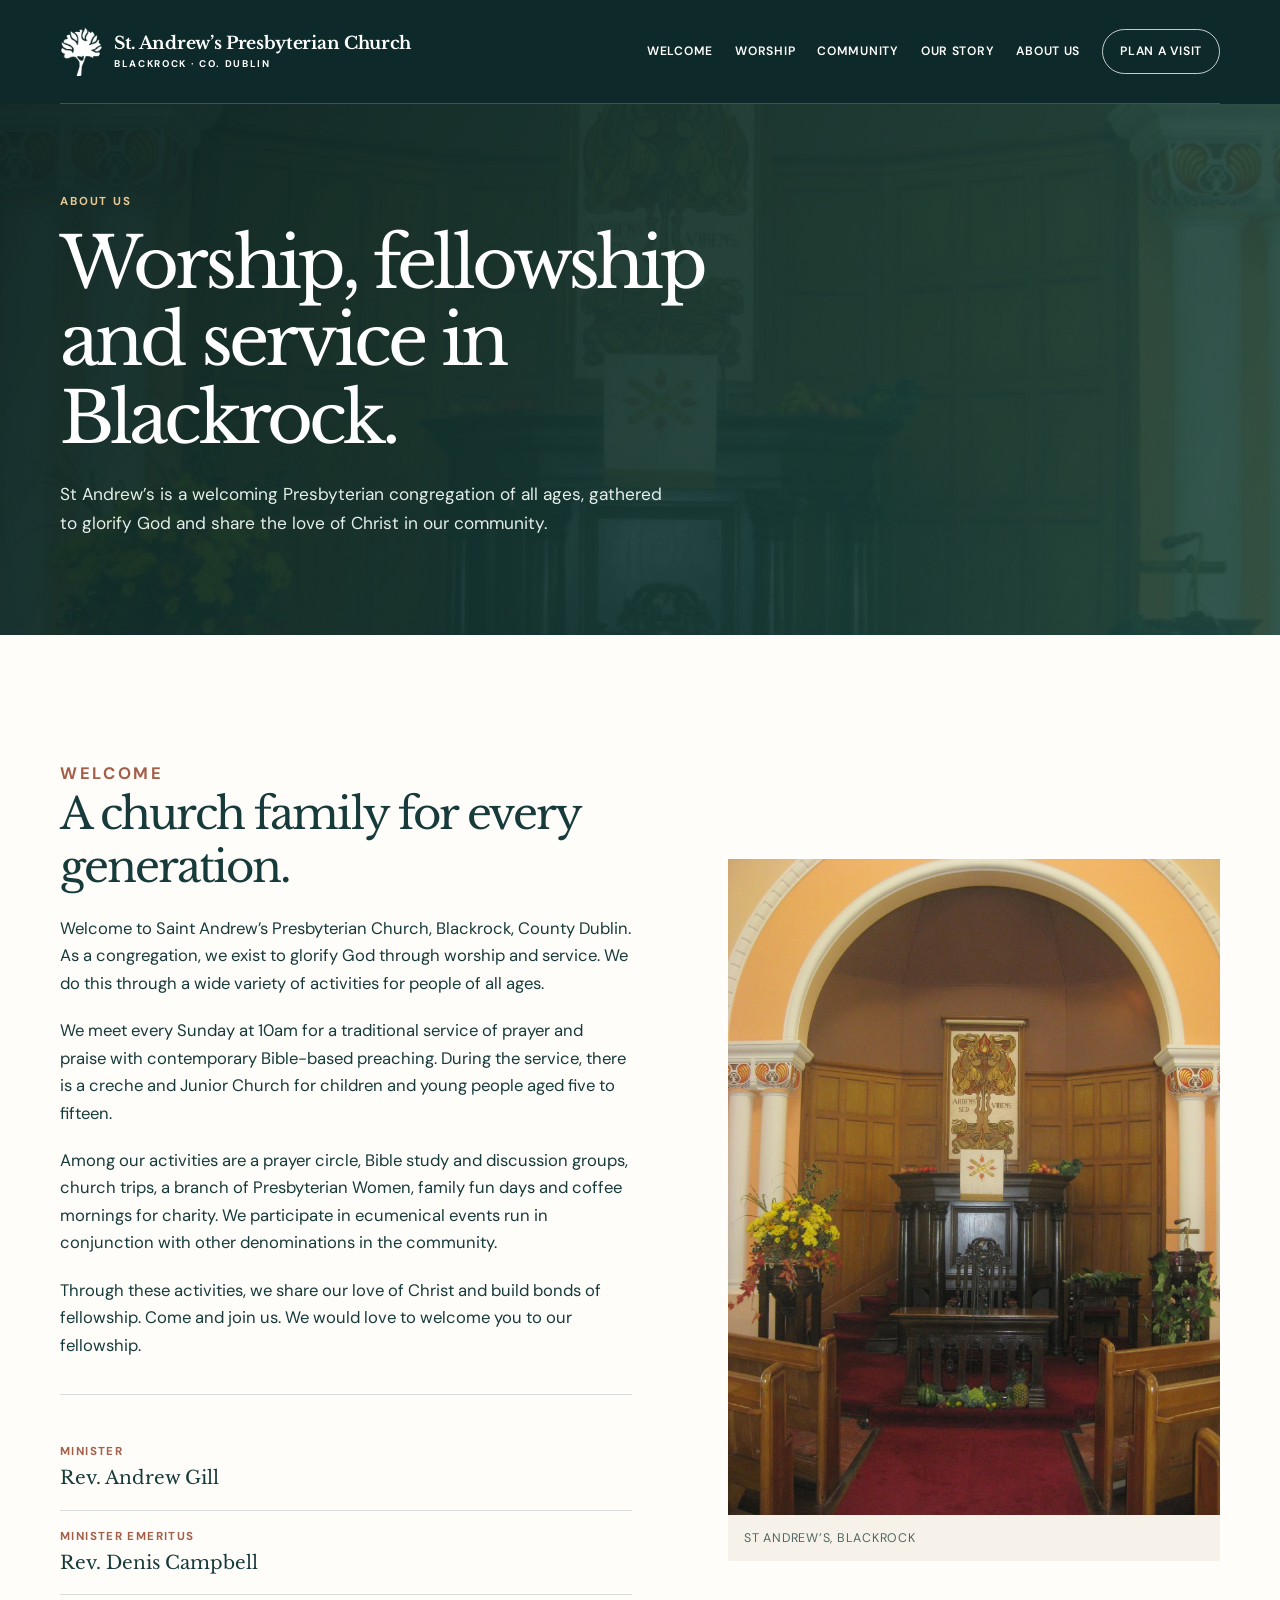
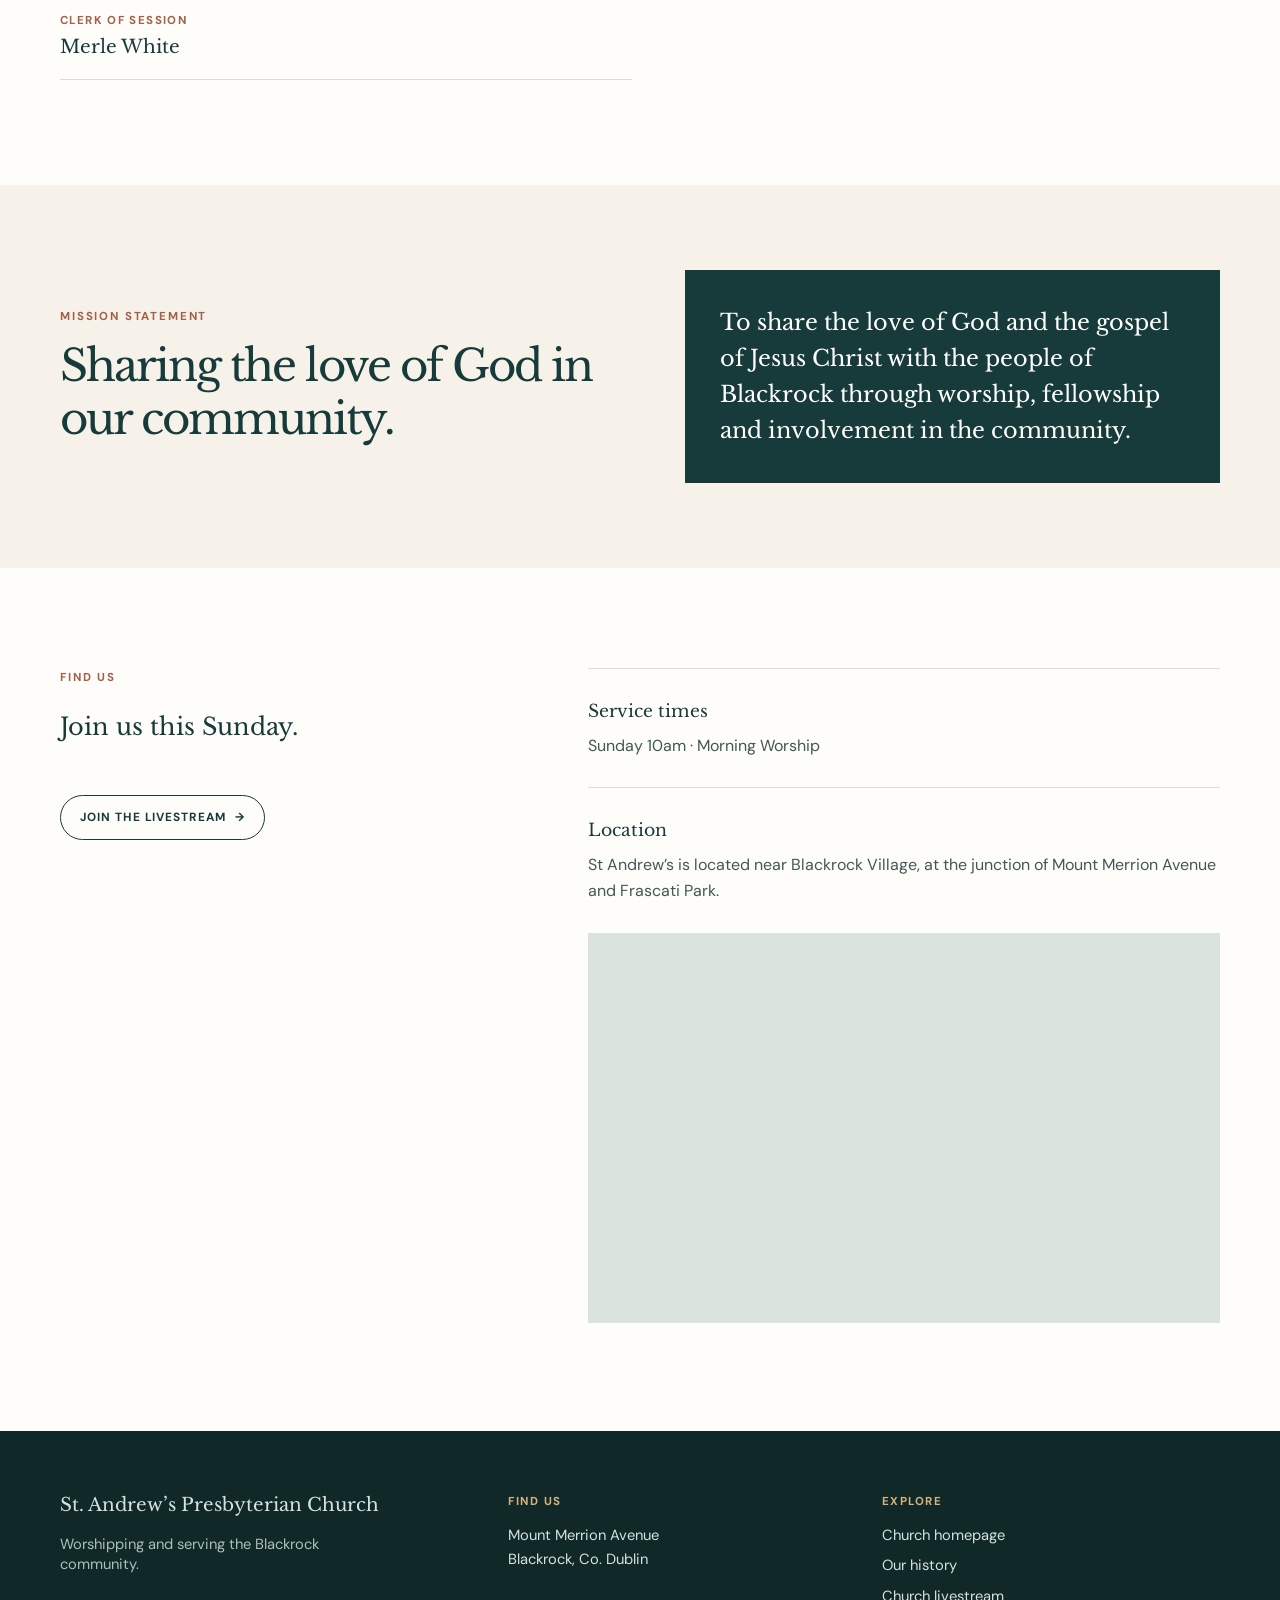
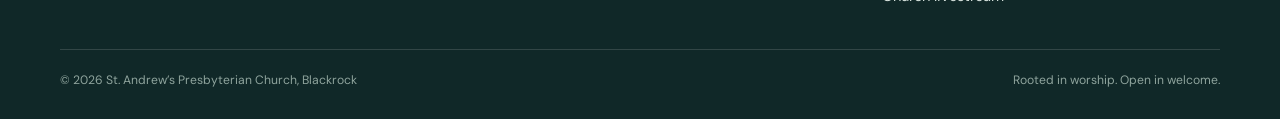
==== about/index.html @ 058384fb "Add church about page" ====
<!doctype html>
<html lang="en">
  <head>
    <meta charset="UTF-8" />
    <meta name="viewport" content="width=device-width, initial-scale=1.0" />
    <meta name="description" content="Learn about St Andrew's Presbyterian Church, Blackrock." />
    <meta name="theme-color" content="#173b3a" />
    <title>About Us | St. Andrew’s Presbyterian Church</title>
    <link rel="preconnect" href="https://fonts.googleapis.com" />
    <link rel="preconnect" href="https://fonts.gstatic.com" crossorigin />
    <link href="https://fonts.googleapis.com/css2?family=DM+Sans:wght@400;500;600;700&family=Libre+Baskerville:ital,wght@0,400;0,700;1,400&display=swap" rel="stylesheet" />
    <style>
      :root{--ink:#173b3a;--pine:#0e2929;--cream:#f6f2ea;--paper:#fffdfa;--gold:#c59c63;--clay:#a35f47;--line:rgba(23,59,58,.16)}*{box-sizing:border-box}html{scroll-behavior:smooth}body{margin:0;background:var(--paper);color:var(--ink);font-family:"DM Sans",sans-serif;line-height:1.65}a{color:inherit;text-decoration:none}.shell{width:min(1160px,calc(100% - 48px));margin-inline:auto}.site-header{color:#fff;background:var(--pine)}.header-inner{min-height:104px;display:flex;align-items:center;justify-content:space-between;border-bottom:1px solid rgba(255,255,255,.2)}.brand{display:flex;align-items:center;gap:12px;width:430px;max-width:430px}.brand-mark{width:42px;height:54px;flex:none;object-fit:cover;border-radius:50%}.brand-name{font-family:"Libre Baskerville",serif;font-size:1.08rem;font-weight:700;letter-spacing:-.018em;line-height:1.2;white-space:nowrap}.brand-name small{display:block;margin-top:4px;font-family:"DM Sans",sans-serif;font-size:.61rem;letter-spacing:.17em;text-transform:uppercase}.nav{display:flex;gap:22px;align-items:center;font-size:.76rem;font-weight:600;letter-spacing:.06em;text-transform:uppercase}.nav a:hover{opacity:.7}.nav .nav-cta{padding:11px 17px;border:1px solid rgba(255,255,255,.76);border-radius:99px}.hero{padding:88px 0 98px;color:#fff;background:linear-gradient(118deg,rgba(10,35,34,.95),rgba(26,70,63,.86)),url('../public-assets/about/church-exterior.jpg') center 43%/cover}.eyebrow{margin:0 0 14px;color:#e8c895;font-size:.72rem;font-weight:700;letter-spacing:.16em;text-transform:uppercase}h1,h2,h3{font-family:"Libre Baskerville",serif;font-weight:400}h1{max-width:720px;margin:0;font-size:clamp(2.5rem,5.5vw,5rem);letter-spacing:-.055em;line-height:1.1}.hero p:not(.eyebrow){max-width:620px;margin:23px 0 0;color:#e4eee9;font-size:1.08rem}.welcome{display:grid;grid-template-columns:1fr .86fr;gap:96px;padding:105px 0}.welcome p{margin:20px 0 0;font-size:1.04rem}.welcome h2,.mission h2{margin:0;font-size:clamp(1.9rem,3.4vw,3.25rem);letter-spacing:-.045em;line-height:1.23}.leaders{padding:31px 0 0;margin:35px 0 0;border-top:1px solid var(--line)}.leader{padding:16px 0;border-bottom:1px solid var(--line)}.leader span{display:block;color:var(--clay);font-size:.72rem;font-weight:700;letter-spacing:.12em;text-transform:uppercase}.leader strong{display:block;margin-top:2px;font-family:"Libre Baskerville",serif;font-weight:400;font-size:1.16rem}.photo{margin:0;align-self:center;background:var(--cream)}.photo img{display:block;width:100%;aspect-ratio:3/4;object-fit:cover}.photo figcaption{padding:13px 16px;color:#506762;font-size:.78rem;letter-spacing:.06em;text-transform:uppercase}.mission{padding:85px 0;background:var(--cream)}.mission-grid{display:grid;grid-template-columns:1fr 1fr;gap:90px;align-items:center}.mission-statement{margin:0;padding:35px;color:#fff;background:var(--ink);font-family:"Libre Baskerville",serif;font-size:1.4rem;line-height:1.6}.visit{padding:100px 0}.visit-grid{display:grid;grid-template-columns:.83fr 1.17fr;gap:80px}.details{padding:28px 0;border-top:1px solid var(--line)}.details:last-child{border-bottom:1px solid var(--line)}.details h3{margin:0 0 7px;font-size:1.08rem}.details p{margin:0;color:#415954}.map{width:100%;min-height:390px;border:0;background:#dbe3df}.button{display:inline-flex;align-items:center;gap:9px;min-height:45px;margin-top:28px;padding:0 19px;border:1px solid var(--ink);border-radius:99px;font-size:.74rem;font-weight:700;letter-spacing:.08em;text-transform:uppercase;transition:transform .2s,background .2s,color .2s}.button:hover{transform:translateY(-2px);color:#fff;background:var(--ink)}footer{color:#d6e2dd;background:#102828}.footer-grid{display:grid;grid-template-columns:1.1fr .9fr .9fr;gap:35px;padding:61px 0 35px}.footer-brand{font-family:"Libre Baskerville",serif;font-size:1.15rem;line-height:1.4}.footer-brand p{max-width:290px;margin:16px 0 0;color:#aebfba;font-family:"DM Sans",sans-serif;font-size:.92rem}.footer-title{margin:0 0 12px;color:#d7b37c;font-size:.72rem;font-weight:700;letter-spacing:.13em;text-transform:uppercase}footer a{display:block;width:max-content;max-width:100%;margin:6px 0;font-size:.92rem}footer a:hover{color:#fff}.footer-bottom{display:flex;justify-content:space-between;gap:20px;padding:20px 0 29px;border-top:1px solid rgba(255,255,255,.14);color:#8fa49d;font-size:.76rem}@media(max-width:820px){.shell{width:min(100% - 36px,620px)}.header-inner{min-height:82px}.brand{width:auto;max-width:260px}.brand-mark{width:35px;height:45px}.brand-name{font-size:.88rem;white-space:normal}.nav{display:none}.hero{padding:65px 0 75px}.welcome,.mission-grid,.visit-grid{grid-template-columns:1fr;gap:42px}.welcome,.visit{padding:70px 0}.mission{padding:70px 0}.photo{max-width:420px}.map{min-height:350px}.footer-grid{grid-template-columns:1fr 1fr}.footer-brand{grid-column:1/-1}.footer-bottom{flex-direction:column}}@media(max-width:440px){.footer-grid{grid-template-columns:1fr}}
    </style>
  </head>
  <body>
    <header class="site-header"><div class="shell header-inner"><a href="../" class="brand" aria-label="St Andrew's Presbyterian Church home"><img class="brand-mark" src="../public-assets/st-andrews-tree-transparent-v2.png" alt="" /><span class="brand-name">St. Andrew’s Presbyterian Church<small>Blackrock · Co. Dublin</small></span></a><nav class="nav" aria-label="Main navigation"><a href="../#welcome">Welcome</a><a href="../#worship">Worship</a><a href="../#life">Community</a><a href="../history/">Our story</a><a href="./">About us</a><a href="../#visit" class="nav-cta">Plan a visit</a></nav></div></header>
    <main>
      <section class="hero"><div class="shell"><p class="eyebrow">About us</p><h1>Worship, fellowship and service in Blackrock.</h1><p>St Andrew’s is a welcoming Presbyterian congregation of all ages, gathered to glorify God and share the love of Christ in our community.</p></div></section>
      <section class="shell welcome"><div><p class="eyebrow" style="color:#a35f47">Welcome</p><h2>A church family for every generation.</h2><p>Welcome to Saint Andrew’s Presbyterian Church, Blackrock, County Dublin. As a congregation, we exist to glorify God through worship and service. We do this through a wide variety of activities for people of all ages.</p><p>We meet every Sunday at 10am for a traditional service of prayer and praise with contemporary Bible-based preaching. During the service, there is a creche and Junior Church for children and young people aged five to fifteen.</p><p>Among our activities are a prayer circle, Bible study and discussion groups, church trips, a branch of Presbyterian Women, family fun days and coffee mornings for charity. We participate in ecumenical events run in conjunction with other denominations in the community.</p><p>Through these activities, we share our love of Christ and build bonds of fellowship. Come and join us. We would love to welcome you to our fellowship.</p><div class="leaders"><div class="leader"><span>Minister</span><strong>Rev. Andrew Gill</strong></div><div class="leader"><span>Minister Emeritus</span><strong>Rev. Denis Campbell</strong></div><div class="leader"><span>Clerk of Session</span><strong>Merle White</strong></div></div></div><figure class="photo"><img src="../public-assets/about/church-exterior.jpg" alt="Exterior of St Andrew's Presbyterian Church" /><figcaption>St Andrew’s, Blackrock</figcaption></figure></section>
      <section class="mission"><div class="shell mission-grid"><div><p class="eyebrow" style="color:#a35f47">Mission statement</p><h2>Sharing the love of God in our community.</h2></div><p class="mission-statement">To share the love of God and the gospel of Jesus Christ with the people of Blackrock through worship, fellowship and involvement in the community.</p></div></section>
      <section class="shell visit" id="visit"><div class="visit-grid"><div><p class="eyebrow" style="color:#a35f47">Find us</p><h2>Join us this Sunday.</h2><a class="button" href="../livestream/">Join the livestream <span>→</span></a></div><div><div class="details"><h3>Service times</h3><p>Sunday 10am · Morning Worship</p></div><div class="details"><h3>Location</h3><p>St Andrew’s is located near Blackrock Village, at the junction of Mount Merrion Avenue and Frascati Park.</p></div><iframe class="map" title="Map showing St Andrew's Presbyterian Church, Blackrock" loading="lazy" src="https://www.google.com/maps/embed?pb=!1m18!1m12!1m3!1d2384.330722301854!2d-6.186640384700168!3d53.301523085769574!2m3!1f0!2f0!3f0!3m2!1i1024!2i768!4f13.1!3m3!1m2!1s0x486708dc12721f7f%3A0x37ea2b3133a41fe8!2sSt.%20Andrew%27s%2C%20Blackrock!5e0!3m2!1sen!2sie!4v1572197976026!5m2!1sen!2sie"></iframe></div></div></section>
    </main>
    <footer><div class="shell footer-grid"><div class="footer-brand">St. Andrew’s Presbyterian Church<p>Worshipping and serving the Blackrock community.</p></div><div><p class="footer-title">Find us</p><a href="https://maps.google.com/?q=St+Andrews+Presbyterian+Church+Mount+Merrion+Avenue+Blackrock" target="_blank" rel="noreferrer">Mount Merrion Avenue<br>Blackrock, Co. Dublin</a></div><div><p class="footer-title">Explore</p><a href="../">Church homepage</a><a href="../history/">Our history</a><a href="../livestream/">Church livestream</a></div></div><div class="shell footer-bottom"><span>© <span id="year"></span> St. Andrew’s Presbyterian Church, Blackrock</span><span>Rooted in worship. Open in welcome.</span></div></footer><script>document.getElementById('year').textContent=new Date().getFullYear();</script>
  </body>
</html>
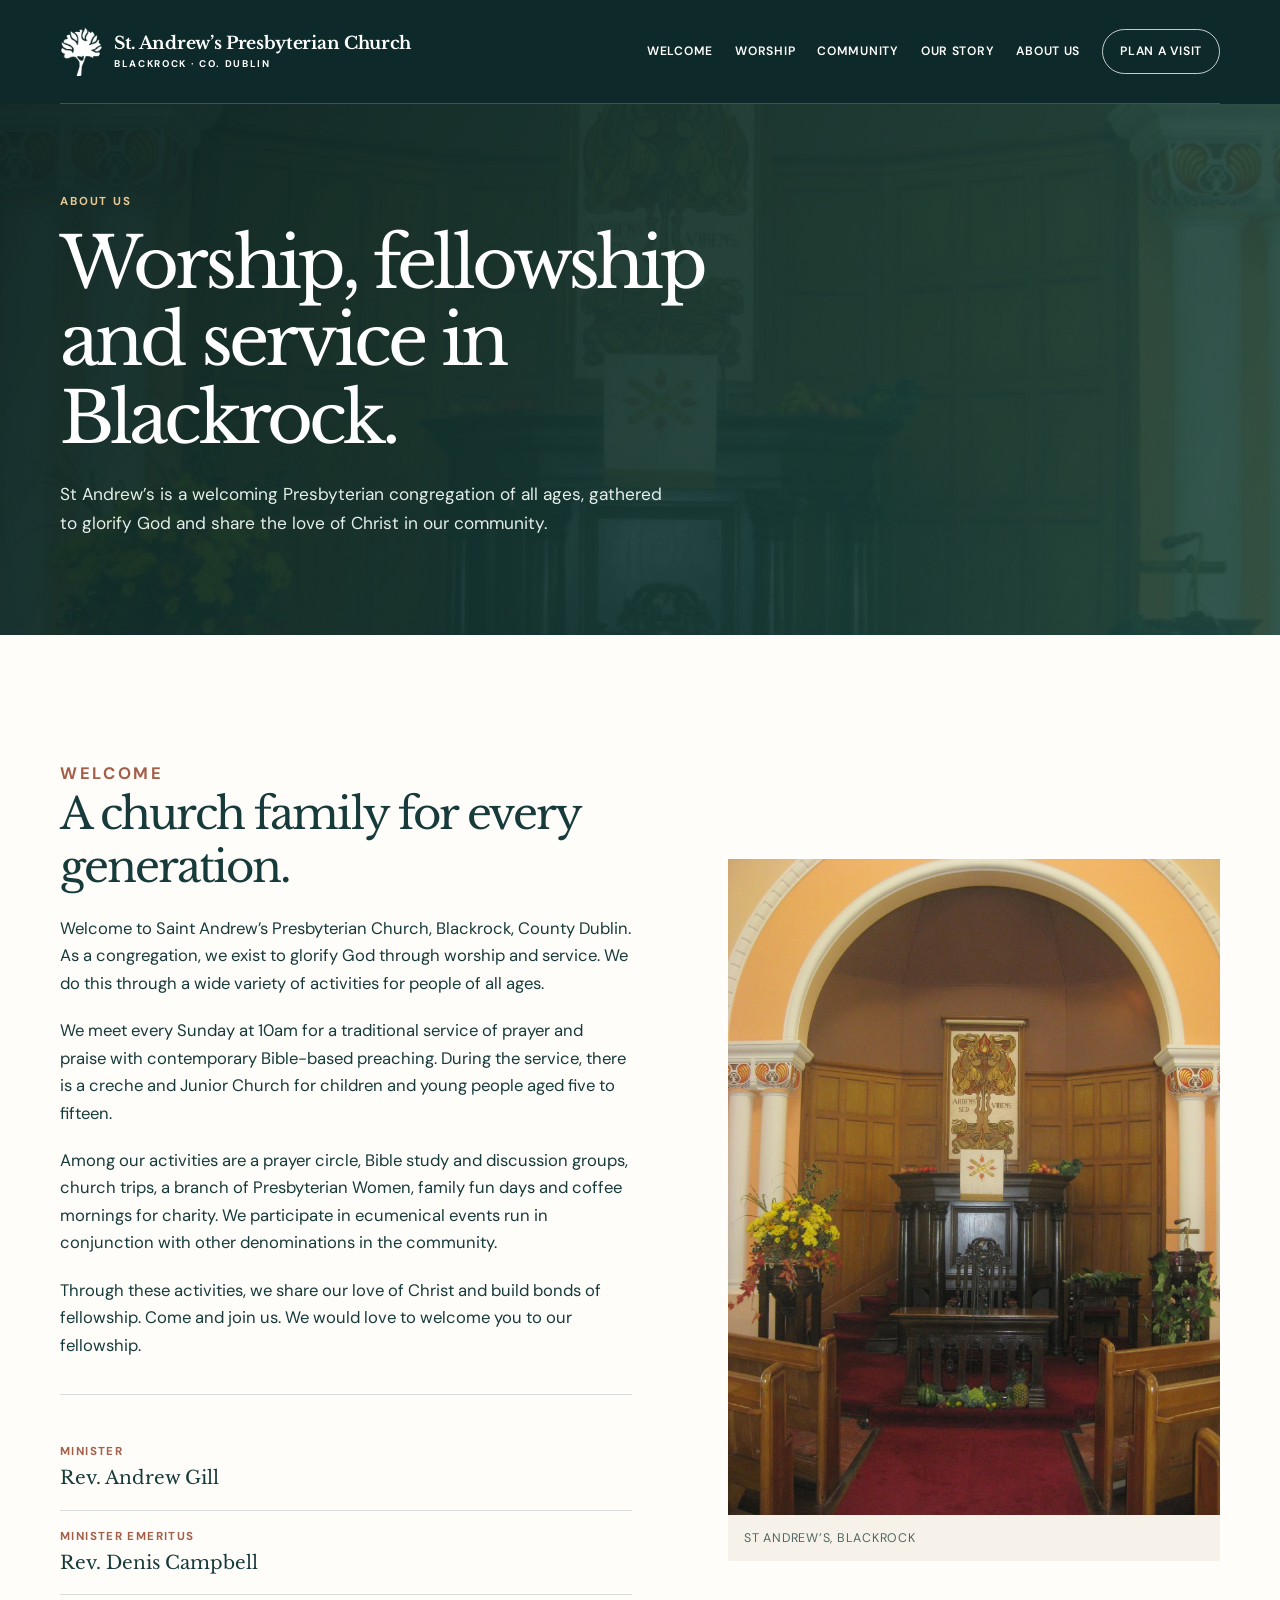
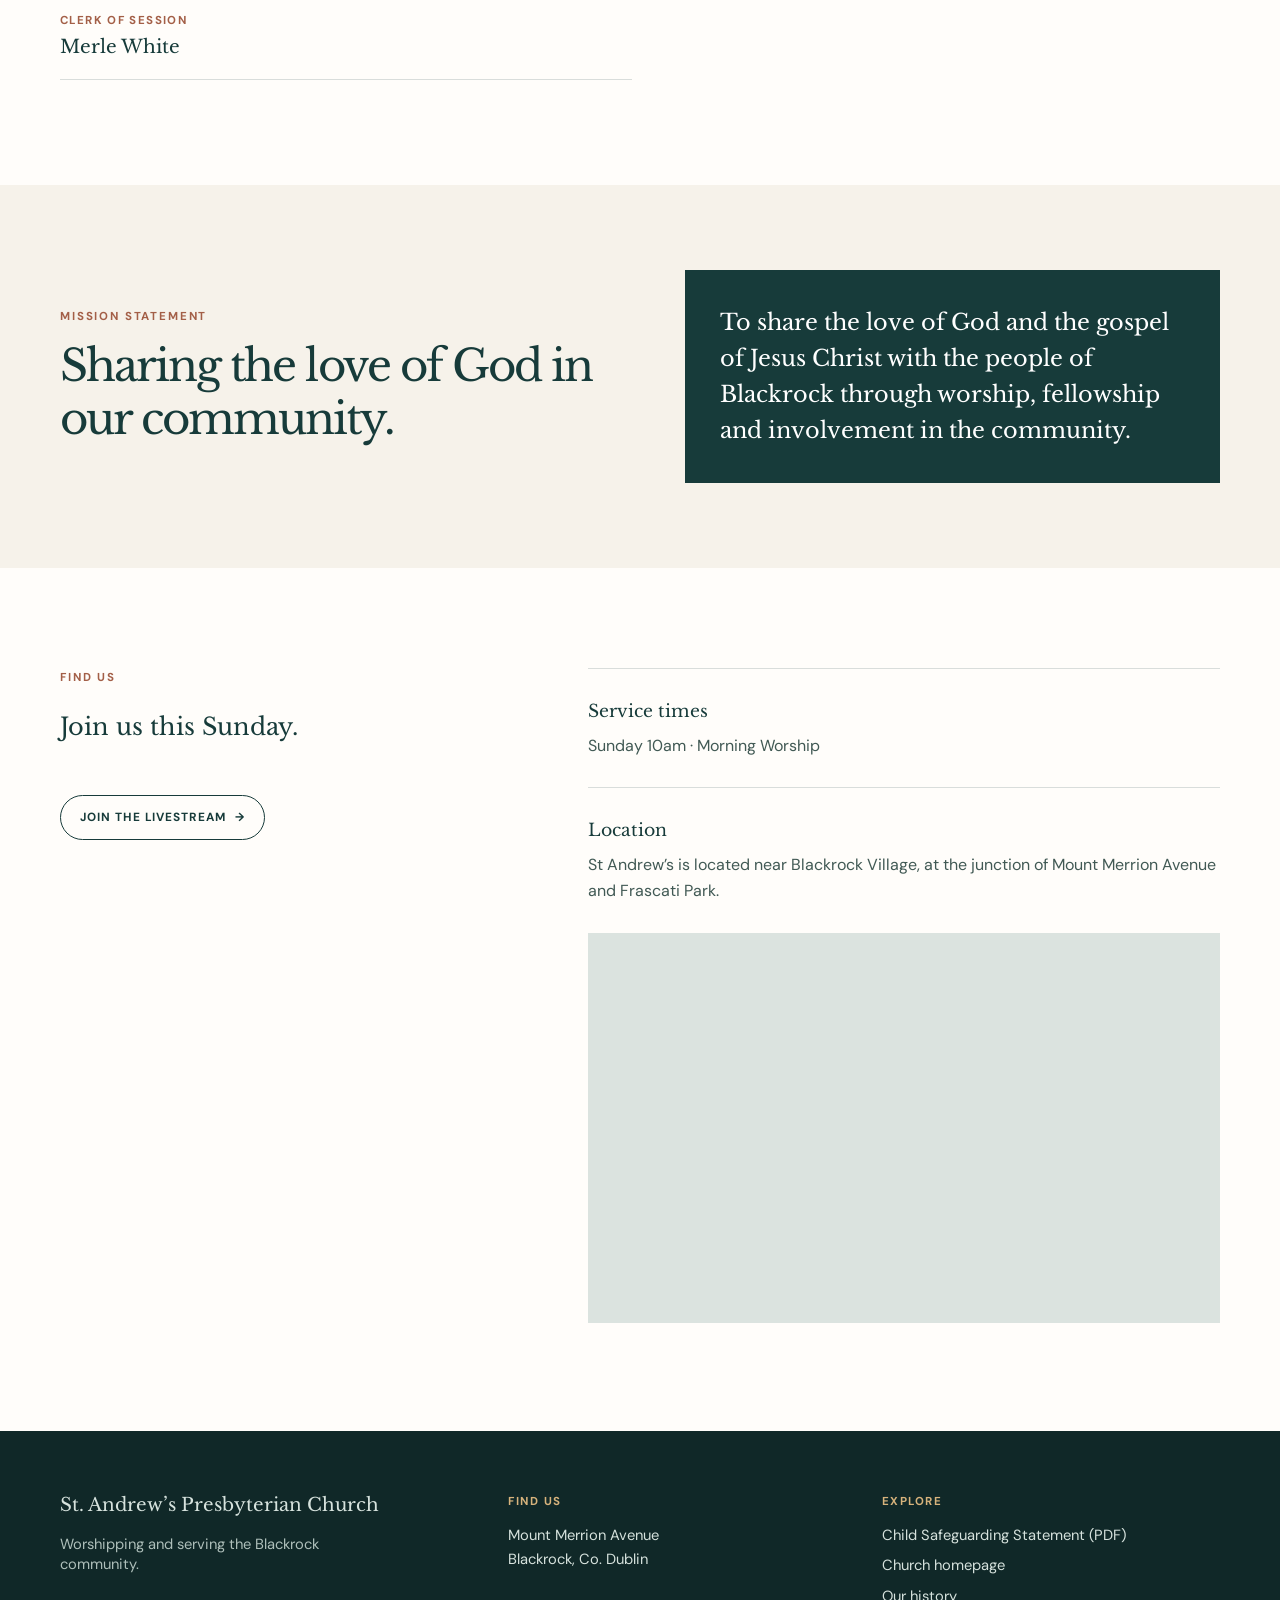
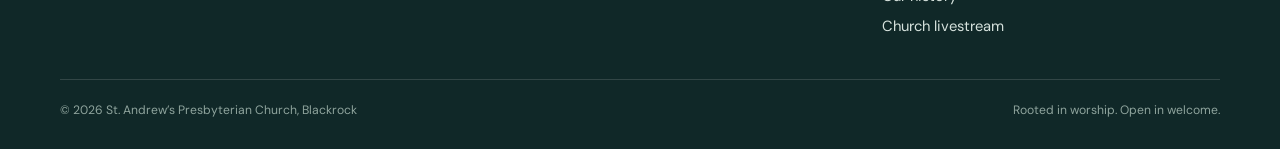
==== commit 0cb90ae5: "Add church child safeguarding statement" ====
--- a/about/index.html
+++ b/about/index.html
@@ -21,6 +21,6 @@
       <section class="mission"><div class="shell mission-grid"><div><p class="eyebrow" style="color:#a35f47">Mission statement</p><h2>Sharing the love of God in our community.</h2></div><p class="mission-statement">To share the love of God and the gospel of Jesus Christ with the people of Blackrock through worship, fellowship and involvement in the community.</p></div></section>
       <section class="shell visit" id="visit"><div class="visit-grid"><div><p class="eyebrow" style="color:#a35f47">Find us</p><h2>Join us this Sunday.</h2><a class="button" href="../livestream/">Join the livestream <span>→</span></a></div><div><div class="details"><h3>Service times</h3><p>Sunday 10am · Morning Worship</p></div><div class="details"><h3>Location</h3><p>St Andrew’s is located near Blackrock Village, at the junction of Mount Merrion Avenue and Frascati Park.</p></div><iframe class="map" title="Map showing St Andrew's Presbyterian Church, Blackrock" loading="lazy" src="https://www.google.com/maps/embed?pb=!1m18!1m12!1m3!1d2384.330722301854!2d-6.186640384700168!3d53.301523085769574!2m3!1f0!2f0!3f0!3m2!1i1024!2i768!4f13.1!3m3!1m2!1s0x486708dc12721f7f%3A0x37ea2b3133a41fe8!2sSt.%20Andrew%27s%2C%20Blackrock!5e0!3m2!1sen!2sie!4v1572197976026!5m2!1sen!2sie"></iframe></div></div></section>
     </main>
-    <footer><div class="shell footer-grid"><div class="footer-brand">St. Andrew’s Presbyterian Church<p>Worshipping and serving the Blackrock community.</p></div><div><p class="footer-title">Find us</p><a href="https://maps.google.com/?q=St+Andrews+Presbyterian+Church+Mount+Merrion+Avenue+Blackrock" target="_blank" rel="noreferrer">Mount Merrion Avenue<br>Blackrock, Co. Dublin</a></div><div><p class="footer-title">Explore</p><a href="../">Church homepage</a><a href="../history/">Our history</a><a href="../livestream/">Church livestream</a></div></div><div class="shell footer-bottom"><span>© <span id="year"></span> St. Andrew’s Presbyterian Church, Blackrock</span><span>Rooted in worship. Open in welcome.</span></div></footer><script>document.getElementById('year').textContent=new Date().getFullYear();</script>
+    <footer><div class="shell footer-grid"><div class="footer-brand">St. Andrew’s Presbyterian Church<p>Worshipping and serving the Blackrock community.</p></div><div><p class="footer-title">Find us</p><a href="https://maps.google.com/?q=St+Andrews+Presbyterian+Church+Mount+Merrion+Avenue+Blackrock" target="_blank" rel="noreferrer">Mount Merrion Avenue<br>Blackrock, Co. Dublin</a></div><div><p class="footer-title">Explore</p><a href="../public-assets/child-safeguarding-statement.pdf">Child Safeguarding Statement (PDF)</a><a href="../">Church homepage</a><a href="../history/">Our history</a><a href="../livestream/">Church livestream</a></div></div><div class="shell footer-bottom"><span>© <span id="year"></span> St. Andrew’s Presbyterian Church, Blackrock</span><span>Rooted in worship. Open in welcome.</span></div></footer><script>document.getElementById('year').textContent=new Date().getFullYear();</script>
   </body>
 </html>
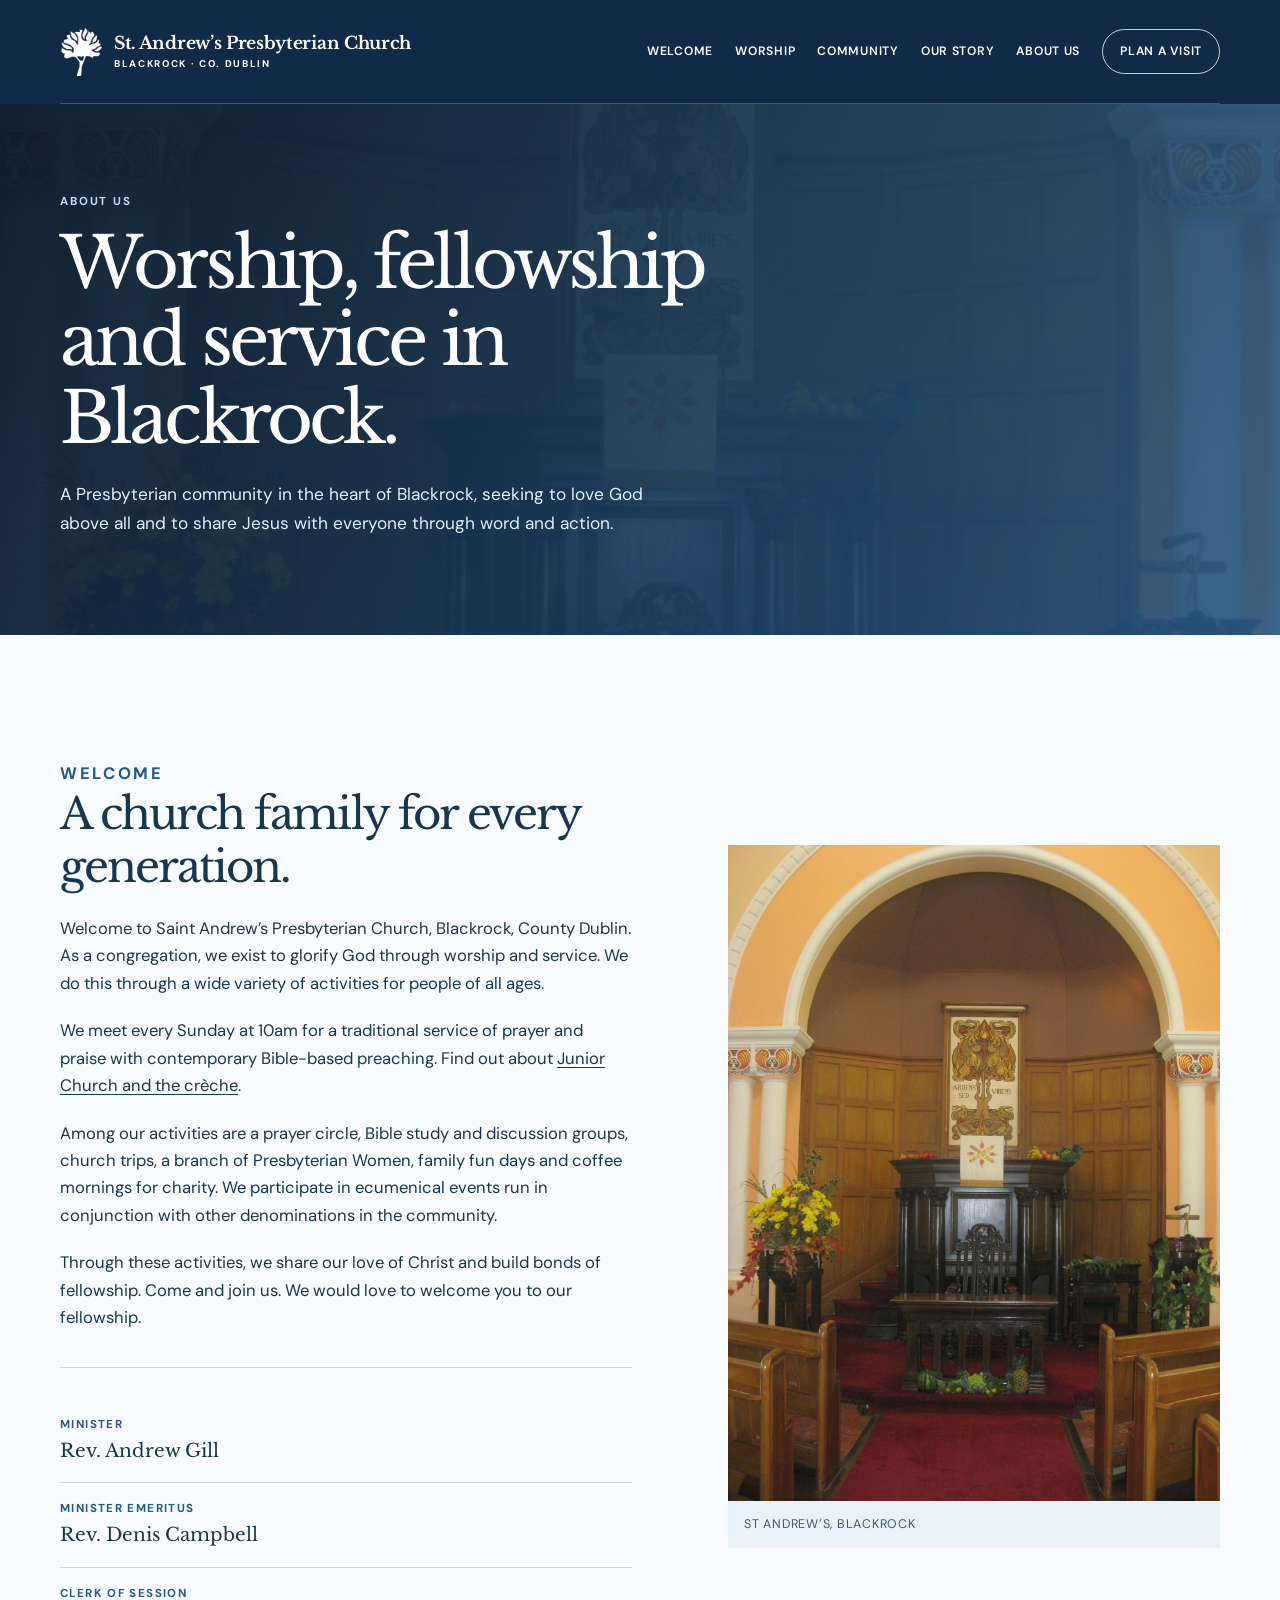
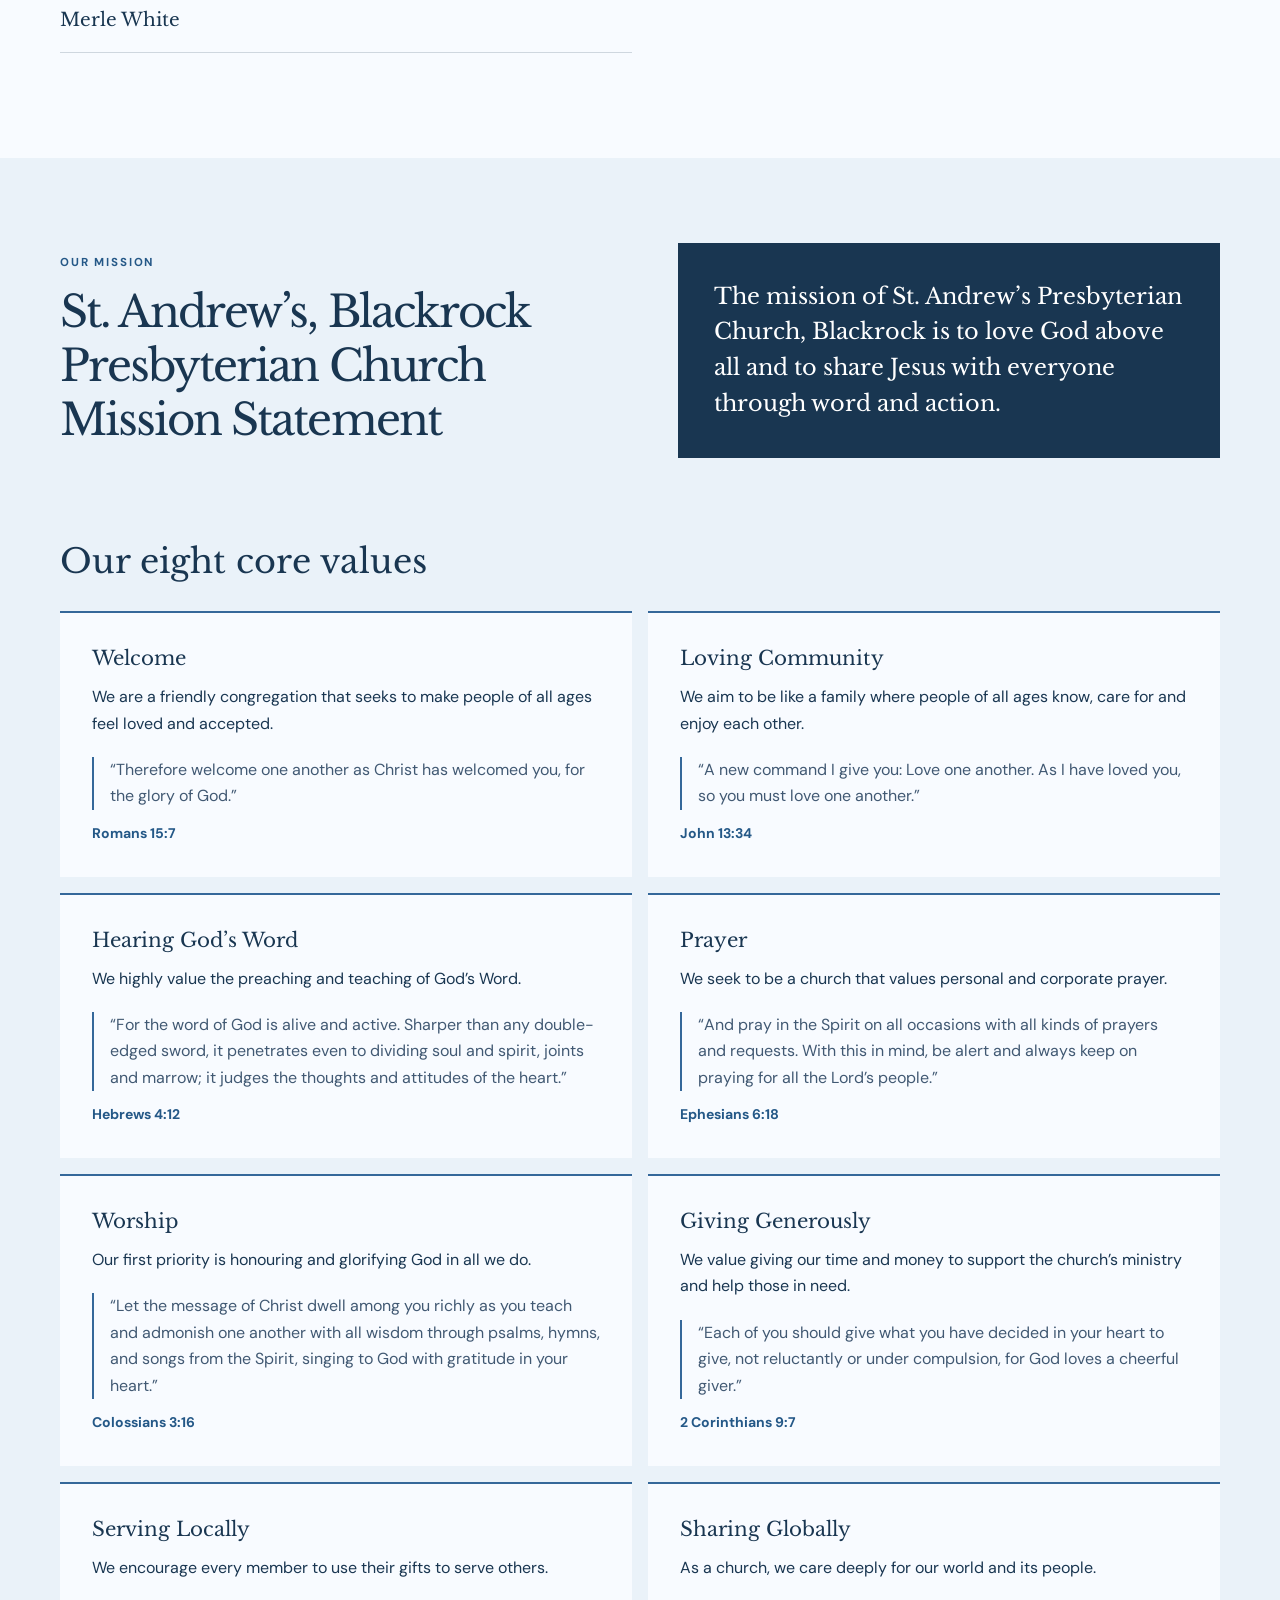
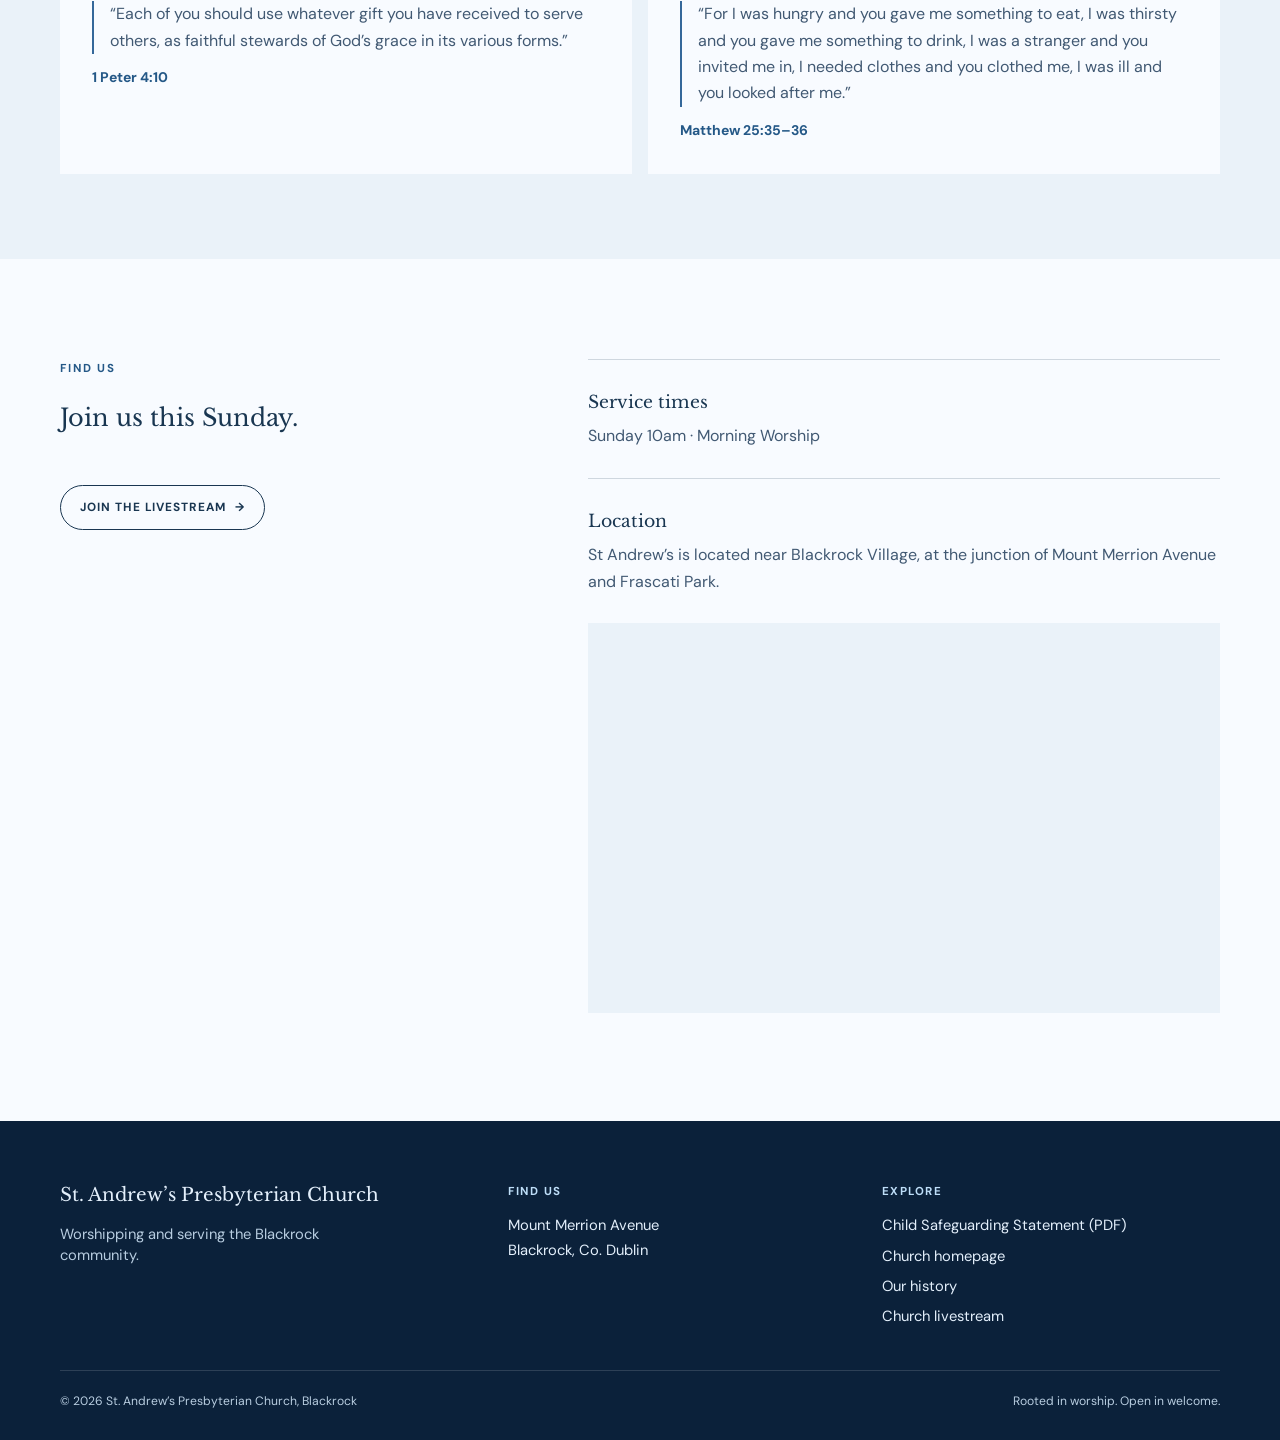
==== commit a083eebb: "Refresh church mission, family information and blue palette" ====
--- a/about/index.html
+++ b/about/index.html
@@ -4,22 +4,113 @@
     <meta charset="UTF-8" />
     <meta name="viewport" content="width=device-width, initial-scale=1.0" />
     <meta name="description" content="Learn about St Andrew's Presbyterian Church, Blackrock." />
-    <meta name="theme-color" content="#173b3a" />
+    <meta name="theme-color" content="#102a47" />
     <title>About Us | St. Andrew’s Presbyterian Church</title>
     <link rel="preconnect" href="https://fonts.googleapis.com" />
     <link rel="preconnect" href="https://fonts.gstatic.com" crossorigin />
     <link href="https://fonts.googleapis.com/css2?family=DM+Sans:wght@400;500;600;700&family=Libre+Baskerville:ital,wght@0,400;0,700;1,400&display=swap" rel="stylesheet" />
+    <link rel="stylesheet" href="../public-assets/theme.css" />
     <style>
-      :root{--ink:#173b3a;--pine:#0e2929;--cream:#f6f2ea;--paper:#fffdfa;--gold:#c59c63;--clay:#a35f47;--line:rgba(23,59,58,.16)}*{box-sizing:border-box}html{scroll-behavior:smooth}body{margin:0;background:var(--paper);color:var(--ink);font-family:"DM Sans",sans-serif;line-height:1.65}a{color:inherit;text-decoration:none}.shell{width:min(1160px,calc(100% - 48px));margin-inline:auto}.site-header{color:#fff;background:var(--pine)}.header-inner{min-height:104px;display:flex;align-items:center;justify-content:space-between;border-bottom:1px solid rgba(255,255,255,.2)}.brand{display:flex;align-items:center;gap:12px;width:430px;max-width:430px}.brand-mark{width:42px;height:54px;flex:none;object-fit:cover;border-radius:50%}.brand-name{font-family:"Libre Baskerville",serif;font-size:1.08rem;font-weight:700;letter-spacing:-.018em;line-height:1.2;white-space:nowrap}.brand-name small{display:block;margin-top:4px;font-family:"DM Sans",sans-serif;font-size:.61rem;letter-spacing:.17em;text-transform:uppercase}.nav{display:flex;gap:22px;align-items:center;font-size:.76rem;font-weight:600;letter-spacing:.06em;text-transform:uppercase}.nav a:hover{opacity:.7}.nav .nav-cta{padding:11px 17px;border:1px solid rgba(255,255,255,.76);border-radius:99px}.hero{padding:88px 0 98px;color:#fff;background:linear-gradient(118deg,rgba(10,35,34,.95),rgba(26,70,63,.86)),url('../public-assets/about/church-exterior.jpg') center 43%/cover}.eyebrow{margin:0 0 14px;color:#e8c895;font-size:.72rem;font-weight:700;letter-spacing:.16em;text-transform:uppercase}h1,h2,h3{font-family:"Libre Baskerville",serif;font-weight:400}h1{max-width:720px;margin:0;font-size:clamp(2.5rem,5.5vw,5rem);letter-spacing:-.055em;line-height:1.1}.hero p:not(.eyebrow){max-width:620px;margin:23px 0 0;color:#e4eee9;font-size:1.08rem}.welcome{display:grid;grid-template-columns:1fr .86fr;gap:96px;padding:105px 0}.welcome p{margin:20px 0 0;font-size:1.04rem}.welcome h2,.mission h2{margin:0;font-size:clamp(1.9rem,3.4vw,3.25rem);letter-spacing:-.045em;line-height:1.23}.leaders{padding:31px 0 0;margin:35px 0 0;border-top:1px solid var(--line)}.leader{padding:16px 0;border-bottom:1px solid var(--line)}.leader span{display:block;color:var(--clay);font-size:.72rem;font-weight:700;letter-spacing:.12em;text-transform:uppercase}.leader strong{display:block;margin-top:2px;font-family:"Libre Baskerville",serif;font-weight:400;font-size:1.16rem}.photo{margin:0;align-self:center;background:var(--cream)}.photo img{display:block;width:100%;aspect-ratio:3/4;object-fit:cover}.photo figcaption{padding:13px 16px;color:#506762;font-size:.78rem;letter-spacing:.06em;text-transform:uppercase}.mission{padding:85px 0;background:var(--cream)}.mission-grid{display:grid;grid-template-columns:1fr 1fr;gap:90px;align-items:center}.mission-statement{margin:0;padding:35px;color:#fff;background:var(--ink);font-family:"Libre Baskerville",serif;font-size:1.4rem;line-height:1.6}.visit{padding:100px 0}.visit-grid{display:grid;grid-template-columns:.83fr 1.17fr;gap:80px}.details{padding:28px 0;border-top:1px solid var(--line)}.details:last-child{border-bottom:1px solid var(--line)}.details h3{margin:0 0 7px;font-size:1.08rem}.details p{margin:0;color:#415954}.map{width:100%;min-height:390px;border:0;background:#dbe3df}.button{display:inline-flex;align-items:center;gap:9px;min-height:45px;margin-top:28px;padding:0 19px;border:1px solid var(--ink);border-radius:99px;font-size:.74rem;font-weight:700;letter-spacing:.08em;text-transform:uppercase;transition:transform .2s,background .2s,color .2s}.button:hover{transform:translateY(-2px);color:#fff;background:var(--ink)}footer{color:#d6e2dd;background:#102828}.footer-grid{display:grid;grid-template-columns:1.1fr .9fr .9fr;gap:35px;padding:61px 0 35px}.footer-brand{font-family:"Libre Baskerville",serif;font-size:1.15rem;line-height:1.4}.footer-brand p{max-width:290px;margin:16px 0 0;color:#aebfba;font-family:"DM Sans",sans-serif;font-size:.92rem}.footer-title{margin:0 0 12px;color:#d7b37c;font-size:.72rem;font-weight:700;letter-spacing:.13em;text-transform:uppercase}footer a{display:block;width:max-content;max-width:100%;margin:6px 0;font-size:.92rem}footer a:hover{color:#fff}.footer-bottom{display:flex;justify-content:space-between;gap:20px;padding:20px 0 29px;border-top:1px solid rgba(255,255,255,.14);color:#8fa49d;font-size:.76rem}@media(max-width:820px){.shell{width:min(100% - 36px,620px)}.header-inner{min-height:82px}.brand{width:auto;max-width:260px}.brand-mark{width:35px;height:45px}.brand-name{font-size:.88rem;white-space:normal}.nav{display:none}.hero{padding:65px 0 75px}.welcome,.mission-grid,.visit-grid{grid-template-columns:1fr;gap:42px}.welcome,.visit{padding:70px 0}.mission{padding:70px 0}.photo{max-width:420px}.map{min-height:350px}.footer-grid{grid-template-columns:1fr 1fr}.footer-brand{grid-column:1/-1}.footer-bottom{flex-direction:column}}@media(max-width:440px){.footer-grid{grid-template-columns:1fr}}
+      *{box-sizing:border-box}html{scroll-behavior:smooth}body{margin:0;background:var(--paper);color:var(--ink);font-family:"DM Sans",sans-serif;line-height:1.65}a{color:inherit;text-decoration:none}.shell{width:min(1160px,calc(100% - 48px));margin-inline:auto}.site-header{color:#fff;background:var(--navy)}.header-inner{min-height:104px;display:flex;align-items:center;justify-content:space-between;border-bottom:1px solid rgba(255,255,255,.2)}.brand{display:flex;align-items:center;gap:12px;width:430px;max-width:430px}.brand-mark{width:42px;height:54px;flex:none;object-fit:cover;border-radius:50%}.brand-name{font-family:"Libre Baskerville",serif;font-size:1.08rem;font-weight:700;letter-spacing:-.018em;line-height:1.2;white-space:nowrap}.brand-name small{display:block;margin-top:4px;font-family:"DM Sans",sans-serif;font-size:.61rem;letter-spacing:.17em;text-transform:uppercase}.nav{display:flex;gap:22px;align-items:center;font-size:.76rem;font-weight:600;letter-spacing:.06em;text-transform:uppercase}.nav a:hover{opacity:.7}.nav .nav-cta{padding:11px 17px;border:1px solid rgba(255,255,255,.76);border-radius:99px}.hero{padding:88px 0 98px;color:#fff;background:linear-gradient(118deg,rgba(var(--hero-rgb),.95),rgba(var(--blue-rgb),.86)),url('../public-assets/about/church-exterior.jpg') center 43%/cover}.eyebrow{margin:0 0 14px;color:var(--sky);font-size:.72rem;font-weight:700;letter-spacing:.16em;text-transform:uppercase}h1,h2,h3{font-family:"Libre Baskerville",serif;font-weight:400}h1{max-width:720px;margin:0;font-size:clamp(2.5rem,5.5vw,5rem);letter-spacing:-.055em;line-height:1.1}.hero p:not(.eyebrow){max-width:620px;margin:23px 0 0;color:var(--on-navy);font-size:1.08rem}.welcome{display:grid;grid-template-columns:1fr .86fr;gap:96px;padding:105px 0}.welcome p{margin:20px 0 0;font-size:1.04rem}.welcome h2,.mission h2{margin:0;font-size:clamp(1.9rem,3.4vw,3.25rem);letter-spacing:-.045em;line-height:1.23}.leaders{padding:31px 0 0;margin:35px 0 0;border-top:1px solid var(--line)}.leader{padding:16px 0;border-bottom:1px solid var(--line)}.leader span{display:block;color:var(--blue);font-size:.72rem;font-weight:700;letter-spacing:.12em;text-transform:uppercase}.leader strong{display:block;margin-top:2px;font-family:"Libre Baskerville",serif;font-weight:400;font-size:1.16rem}.photo{margin:0;align-self:center;background:var(--surface)}.photo img{display:block;width:100%;aspect-ratio:3/4;object-fit:cover}.photo figcaption{padding:13px 16px;color:var(--muted);font-size:.78rem;letter-spacing:.06em;text-transform:uppercase}.mission{padding:85px 0;background:var(--surface)}.mission-grid{display:grid;grid-template-columns:1fr 1fr;gap:90px;align-items:center}.mission-statement{margin:0;padding:35px;color:#fff;background:var(--ink);font-family:"Libre Baskerville",serif;font-size:1.4rem;line-height:1.6}.visit{padding:100px 0}.visit-grid{display:grid;grid-template-columns:.83fr 1.17fr;gap:80px}.details{padding:28px 0;border-top:1px solid var(--line)}.details:last-child{border-bottom:1px solid var(--line)}.details h3{margin:0 0 7px;font-size:1.08rem}.details p{margin:0;color:var(--muted)}.map{width:100%;min-height:390px;border:0;background:var(--surface)}.button{display:inline-flex;align-items:center;gap:9px;min-height:45px;margin-top:28px;padding:0 19px;border:1px solid var(--ink);border-radius:99px;font-size:.74rem;font-weight:700;letter-spacing:.08em;text-transform:uppercase;transition:transform .2s,background .2s,color .2s}.button:hover{transform:translateY(-2px);color:#fff;background:var(--ink)}footer{color:var(--on-navy);background:var(--footer-bg)}.footer-grid{display:grid;grid-template-columns:1.1fr .9fr .9fr;gap:35px;padding:61px 0 35px}.footer-brand{font-family:"Libre Baskerville",serif;font-size:1.15rem;line-height:1.4}.footer-brand p{max-width:290px;margin:16px 0 0;color:var(--footer-muted);font-family:"DM Sans",sans-serif;font-size:.92rem}.footer-title{margin:0 0 12px;color:var(--sky);font-size:.72rem;font-weight:700;letter-spacing:.13em;text-transform:uppercase}footer a{display:block;width:max-content;max-width:100%;margin:6px 0;font-size:.92rem}footer a:hover{color:#fff}.footer-bottom{display:flex;justify-content:space-between;gap:20px;padding:20px 0 29px;border-top:1px solid rgba(255,255,255,.14);color:var(--footer-muted);font-size:.76rem}@media(max-width:820px){.shell{width:min(100% - 36px,620px)}.header-inner{min-height:82px}.brand{width:auto;max-width:260px}.brand-mark{width:35px;height:45px}.brand-name{font-size:.88rem;white-space:normal}.nav{display:none}.hero{padding:65px 0 75px}.welcome,.mission-grid,.visit-grid{grid-template-columns:1fr;gap:42px}.welcome,.visit{padding:70px 0}.mission{padding:70px 0}.photo{max-width:420px}.map{min-height:350px}.footer-grid{grid-template-columns:1fr 1fr}.footer-brand{grid-column:1/-1}.footer-bottom{flex-direction:column}}@media(max-width:440px){.footer-grid{grid-template-columns:1fr}}
+      .text-link{text-decoration:underline;text-underline-offset:.18em}
+      .mission .eyebrow{color:var(--blue)}
+      .mission-grid{gap:clamp(28px,6vw,85px)}
+      .mission-statement{padding:clamp(22px,4vw,36px);font-size:clamp(1.12rem,2.2vw,1.4rem)}
+      .mission-values-title{font-size:clamp(1.5rem,3vw,2.1rem);margin:clamp(44px,7vw,76px) 0 22px}
+      .mission-values{display:grid;grid-template-columns:repeat(2,minmax(0,1fr));gap:16px}
+      .mission-value{padding:clamp(20px,3vw,32px);border-top:2px solid var(--blue-accent);background:var(--paper)}
+      .mission-value h4{margin:0;font:400 1.24rem/1.35 "Libre Baskerville",serif}
+      .mission-value p{margin:12px 0 0}
+      .mission-value blockquote{margin:20px 0 0;padding-left:16px;border-left:2px solid var(--blue-accent);color:var(--muted)}
+      .mission-value blockquote p{margin:0}
+      .mission-value .verse-reference{margin:12px 0 0;color:var(--blue);font-size:.875rem;font-weight:700}
+      @media(max-width:640px){.mission-values{grid-template-columns:1fr}}
     </style>
   </head>
   <body>
     <header class="site-header"><div class="shell header-inner"><a href="../" class="brand" aria-label="St Andrew's Presbyterian Church home"><img class="brand-mark" src="../public-assets/st-andrews-tree-transparent-v2.png" alt="" /><span class="brand-name">St. Andrew’s Presbyterian Church<small>Blackrock · Co. Dublin</small></span></a><nav class="nav" aria-label="Main navigation"><a href="../#welcome">Welcome</a><a href="../#worship">Worship</a><a href="../#life">Community</a><a href="../history/">Our story</a><a href="./">About us</a><a href="../#visit" class="nav-cta">Plan a visit</a></nav></div></header>
     <main>
-      <section class="hero"><div class="shell"><p class="eyebrow">About us</p><h1>Worship, fellowship and service in Blackrock.</h1><p>St Andrew’s is a welcoming Presbyterian congregation of all ages, gathered to glorify God and share the love of Christ in our community.</p></div></section>
-      <section class="shell welcome"><div><p class="eyebrow" style="color:#a35f47">Welcome</p><h2>A church family for every generation.</h2><p>Welcome to Saint Andrew’s Presbyterian Church, Blackrock, County Dublin. As a congregation, we exist to glorify God through worship and service. We do this through a wide variety of activities for people of all ages.</p><p>We meet every Sunday at 10am for a traditional service of prayer and praise with contemporary Bible-based preaching. During the service, there is a creche and Junior Church for children and young people aged five to fifteen.</p><p>Among our activities are a prayer circle, Bible study and discussion groups, church trips, a branch of Presbyterian Women, family fun days and coffee mornings for charity. We participate in ecumenical events run in conjunction with other denominations in the community.</p><p>Through these activities, we share our love of Christ and build bonds of fellowship. Come and join us. We would love to welcome you to our fellowship.</p><div class="leaders"><div class="leader"><span>Minister</span><strong>Rev. Andrew Gill</strong></div><div class="leader"><span>Minister Emeritus</span><strong>Rev. Denis Campbell</strong></div><div class="leader"><span>Clerk of Session</span><strong>Merle White</strong></div></div></div><figure class="photo"><img src="../public-assets/about/church-exterior.jpg" alt="Exterior of St Andrew's Presbyterian Church" /><figcaption>St Andrew’s, Blackrock</figcaption></figure></section>
-      <section class="mission"><div class="shell mission-grid"><div><p class="eyebrow" style="color:#a35f47">Mission statement</p><h2>Sharing the love of God in our community.</h2></div><p class="mission-statement">To share the love of God and the gospel of Jesus Christ with the people of Blackrock through worship, fellowship and involvement in the community.</p></div></section>
-      <section class="shell visit" id="visit"><div class="visit-grid"><div><p class="eyebrow" style="color:#a35f47">Find us</p><h2>Join us this Sunday.</h2><a class="button" href="../livestream/">Join the livestream <span>→</span></a></div><div><div class="details"><h3>Service times</h3><p>Sunday 10am · Morning Worship</p></div><div class="details"><h3>Location</h3><p>St Andrew’s is located near Blackrock Village, at the junction of Mount Merrion Avenue and Frascati Park.</p></div><iframe class="map" title="Map showing St Andrew's Presbyterian Church, Blackrock" loading="lazy" src="https://www.google.com/maps/embed?pb=!1m18!1m12!1m3!1d2384.330722301854!2d-6.186640384700168!3d53.301523085769574!2m3!1f0!2f0!3f0!3m2!1i1024!2i768!4f13.1!3m3!1m2!1s0x486708dc12721f7f%3A0x37ea2b3133a41fe8!2sSt.%20Andrew%27s%2C%20Blackrock!5e0!3m2!1sen!2sie!4v1572197976026!5m2!1sen!2sie"></iframe></div></div></section>
+      <section class="hero"><div class="shell"><p class="eyebrow">About us</p><h1>Worship, fellowship and service in Blackrock.</h1><p>A Presbyterian community in the heart of Blackrock, seeking to love God above all and to share Jesus with everyone through word and action.</p></div></section>
+      <section class="shell welcome"><div><p class="eyebrow" style="color:var(--blue)">Welcome</p><h2>A church family for every generation.</h2><p>Welcome to Saint Andrew’s Presbyterian Church, Blackrock, County Dublin. As a congregation, we exist to glorify God through worship and service. We do this through a wide variety of activities for people of all ages.</p><p>We meet every Sunday at 10am for a traditional service of prayer and praise with contemporary Bible-based preaching. Find out about <a class="text-link" href="../#children">Junior Church and the crèche</a>.</p><p>Among our activities are a prayer circle, Bible study and discussion groups, church trips, a branch of Presbyterian Women, family fun days and coffee mornings for charity. We participate in ecumenical events run in conjunction with other denominations in the community.</p><p>Through these activities, we share our love of Christ and build bonds of fellowship. Come and join us. We would love to welcome you to our fellowship.</p><div class="leaders"><div class="leader"><span>Minister</span><strong>Rev. Andrew Gill</strong></div><div class="leader"><span>Minister Emeritus</span><strong>Rev. Denis Campbell</strong></div><div class="leader"><span>Clerk of Session</span><strong>Merle White</strong></div></div></div><figure class="photo"><img src="../public-assets/about/church-exterior.jpg" alt="Exterior of St Andrew's Presbyterian Church" /><figcaption>St Andrew’s, Blackrock</figcaption></figure></section>
+      <section class="mission" id="mission" aria-labelledby="mission-title">
+        <div class="shell">
+          <div class="mission-grid">
+            <div>
+              <p class="eyebrow">Our mission</p>
+              <h2 id="mission-title">St. Andrew’s, Blackrock Presbyterian Church Mission Statement</h2>
+            </div>
+            <p class="mission-statement">The mission of St. Andrew’s Presbyterian Church, Blackrock is to love God above all and to share Jesus with everyone through word and action.</p>
+          </div>
+          <h3 class="mission-values-title" id="mission-values-title">Our eight core values</h3>
+          <div class="mission-values" aria-labelledby="mission-values-title">
+            <article class="mission-value">
+              <h4>Welcome</h4>
+              <p>We are a friendly congregation that seeks to make people of all ages feel loved and accepted.</p>
+              <blockquote>
+                <p>“Therefore welcome one another as Christ has welcomed you, for the glory of God.”</p>
+              </blockquote>
+              <p class="verse-reference">Romans 15:7</p>
+            </article>
+            <article class="mission-value">
+              <h4>Loving Community</h4>
+              <p>We aim to be like a family where people of all ages know, care for and enjoy each other.</p>
+              <blockquote>
+                <p>“A new command I give you: Love one another. As I have loved you, so you must love one another.”</p>
+              </blockquote>
+              <p class="verse-reference">John 13:34</p>
+            </article>
+            <article class="mission-value">
+              <h4>Hearing God’s Word</h4>
+              <p>We highly value the preaching and teaching of God’s Word.</p>
+              <blockquote>
+                <p>“For the word of God is alive and active. Sharper than any double-edged sword, it penetrates even to dividing soul and spirit, joints and marrow; it judges the thoughts and attitudes of the heart.”</p>
+              </blockquote>
+              <p class="verse-reference">Hebrews 4:12</p>
+            </article>
+            <article class="mission-value">
+              <h4>Prayer</h4>
+              <p>We seek to be a church that values personal and corporate prayer.</p>
+              <blockquote>
+                <p>“And pray in the Spirit on all occasions with all kinds of prayers and requests. With this in mind, be alert and always keep on praying for all the Lord’s people.”</p>
+              </blockquote>
+              <p class="verse-reference">Ephesians 6:18</p>
+            </article>
+            <article class="mission-value">
+              <h4>Worship</h4>
+              <p>Our first priority is honouring and glorifying God in all we do.</p>
+              <blockquote>
+                <p>“Let the message of Christ dwell among you richly as you teach and admonish one another with all wisdom through psalms, hymns, and songs from the Spirit, singing to God with gratitude in your heart.”</p>
+              </blockquote>
+              <p class="verse-reference">Colossians 3:16</p>
+            </article>
+            <article class="mission-value">
+              <h4>Giving Generously</h4>
+              <p>We value giving our time and money to support the church’s ministry and help those in need.</p>
+              <blockquote>
+                <p>“Each of you should give what you have decided in your heart to give, not reluctantly or under compulsion, for God loves a cheerful giver.”</p>
+              </blockquote>
+              <p class="verse-reference">2 Corinthians 9:7</p>
+            </article>
+            <article class="mission-value">
+              <h4>Serving Locally</h4>
+              <p>We encourage every member to use their gifts to serve others.</p>
+              <blockquote>
+                <p>“Each of you should use whatever gift you have received to serve others, as faithful stewards of God’s grace in its various forms.”</p>
+              </blockquote>
+              <p class="verse-reference">1 Peter 4:10</p>
+            </article>
+            <article class="mission-value">
+              <h4>Sharing Globally</h4>
+              <p>As a church, we care deeply for our world and its people.</p>
+              <blockquote>
+                <p>“For I was hungry and you gave me something to eat, I was thirsty and you gave me something to drink, I was a stranger and you invited me in, I needed clothes and you clothed me, I was ill and you looked after me.”</p>
+              </blockquote>
+              <p class="verse-reference">Matthew 25:35–36</p>
+            </article>
+          </div>
+        </div>
+      </section>
+      <section class="shell visit" id="visit"><div class="visit-grid"><div><p class="eyebrow" style="color:var(--blue)">Find us</p><h2>Join us this Sunday.</h2><a class="button" href="../livestream/">Join the livestream <span>→</span></a></div><div><div class="details"><h3>Service times</h3><p>Sunday 10am · Morning Worship</p></div><div class="details"><h3>Location</h3><p>St Andrew’s is located near Blackrock Village, at the junction of Mount Merrion Avenue and Frascati Park.</p></div><iframe class="map" title="Map showing St Andrew's Presbyterian Church, Blackrock" loading="lazy" src="https://www.google.com/maps/embed?pb=!1m18!1m12!1m3!1d2384.330722301854!2d-6.186640384700168!3d53.301523085769574!2m3!1f0!2f0!3f0!3m2!1i1024!2i768!4f13.1!3m3!1m2!1s0x486708dc12721f7f%3A0x37ea2b3133a41fe8!2sSt.%20Andrew%27s%2C%20Blackrock!5e0!3m2!1sen!2sie!4v1572197976026!5m2!1sen!2sie"></iframe></div></div></section>
     </main>
     <footer><div class="shell footer-grid"><div class="footer-brand">St. Andrew’s Presbyterian Church<p>Worshipping and serving the Blackrock community.</p></div><div><p class="footer-title">Find us</p><a href="https://maps.google.com/?q=St+Andrews+Presbyterian+Church+Mount+Merrion+Avenue+Blackrock" target="_blank" rel="noreferrer">Mount Merrion Avenue<br>Blackrock, Co. Dublin</a></div><div><p class="footer-title">Explore</p><a href="../public-assets/child-safeguarding-statement.pdf">Child Safeguarding Statement (PDF)</a><a href="../">Church homepage</a><a href="../history/">Our history</a><a href="../livestream/">Church livestream</a></div></div><div class="shell footer-bottom"><span>© <span id="year"></span> St. Andrew’s Presbyterian Church, Blackrock</span><span>Rooted in worship. Open in welcome.</span></div></footer><script>document.getElementById('year').textContent=new Date().getFullYear();</script>
   </body>
--- a/public-assets/theme.css
+++ b/public-assets/theme.css
@@ -0,0 +1,22 @@
+:root {
+  --ink: #193651;
+  --navy: #102a47;
+  --blue: #245887;
+  --blue-accent: #35689a;
+  --surface: #eaf2f9;
+  --paper: #f8fbff;
+  --sky: #bedef8;
+  --muted: #415973;
+  --on-navy: #e3effb;
+  --footer-bg: #0b213a;
+  --footer-muted: #b8cde0;
+  --line: rgba(25, 54, 81, .18);
+  --shadow: rgba(25, 54, 81, .15);
+  --hero-rgb: 8, 24, 44;
+  --blue-rgb: 36, 88, 135;
+}
+
+:focus-visible {
+  outline: 2px solid currentColor;
+  outline-offset: 4px;
+}
